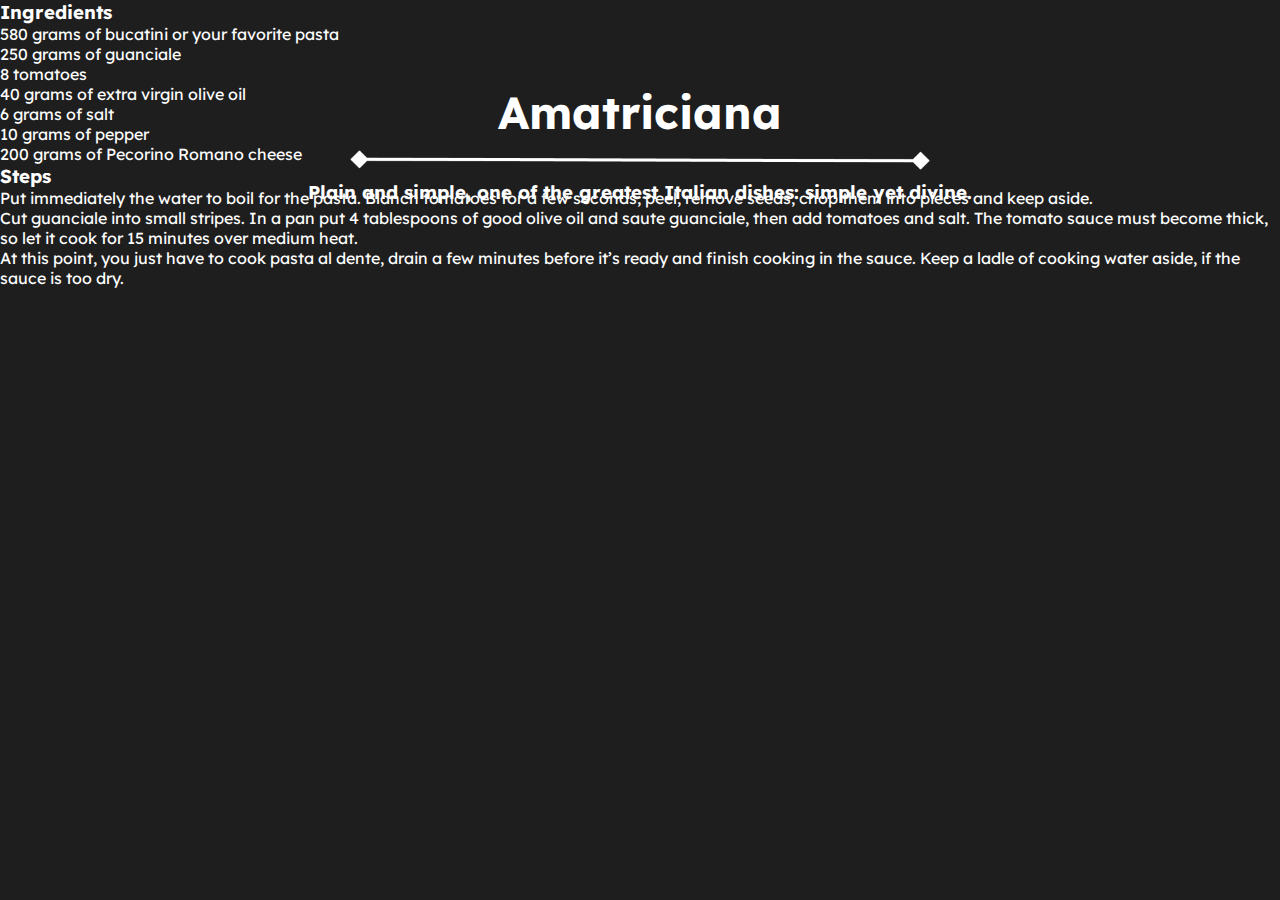
==== amatriciana.html @ 1d4d6cfa "Style the landing page" ====
<!DOCTYPE html>
<html lang="en">
<head>
    <meta charset="UTF-8">
    <meta http-equiv="X-UA-Compatible" content="IE=edge">
    <meta name="viewport" content="width=device-width, initial-scale=1.0">
    <title>Amatriciana</title>
    <link rel="stylesheet" href="style/style.css">
</head>
<body>
    <div class="container">
        <div class="img-parallax">
            <img src="https://images.unsplash.com/photo-1627286400579-027de47e9e73?ixlib=rb-4.0.3&ixid=MnwxMjA3fDB8MHxwaG90by1wYWdlfHx8fGVufDB8fHx8&auto=format&fit=crop&w=687&q=80" alt="amatriciana">
        </div>
        <div class="content">
            <div class="title">
                <h1>Amatriciana</h1>
                <img class="line" src="/pngs/line.png" alt="line-divider">
                <h3>Plain and simple, one of the greatest Italian dishes: simple yet divine.</h3>
            </div>
            <div class="ingredients">
                <h3>Ingredients</h3>
                <ul>
                    <li>580 grams of bucatini or your favorite pasta</li>
                    <li>250 grams of guanciale</li>
                    <li>8 tomatoes</li>
                    <li>40 grams of extra virgin olive oil</li>
                    <li>6 grams of salt</li>
                    <li>10 grams of pepper</li>
                    <li>200 grams of Pecorino Romano cheese</li>
                </ul>
            </div>
            <div class="steps">
                <h3>Steps</h3>
                <ol>
                    <li>
                        Put immediately the water to boil for the pasta. 
                        Blanch tomatoes for a few seconds, peel, remove seeds, chop them into pieces and keep aside.
                    </li>
                    <li>
                        Cut guanciale into small stripes.
                        In a pan put 4 tablespoons of good olive oil and saute guanciale, then add tomatoes and salt.
                        The tomato sauce must become thick, so let it cook for 15 minutes over medium heat.
                    </li>
                    <li>
                        At this point, you just have to cook pasta al dente, drain a few minutes before it’s ready and finish cooking 
                        in the sauce. 
                        Keep a ladle of cooking water aside, if the sauce is too dry.
                    </li>
                </ol>
            </div>
        </div>
    </div>
    
</body>
</html>
---- style/style.css ----
@import url('https://fonts.googleapis.com/css2?family=Lexend:wght@300&display=swap');

*{
  margin: 0;
  padding: 0;
  box-sizing: border-box;
}

body, html {
  background-color: #1E1E1E;
  color: white;
  font-family: 'Lexend', sans-serif;
  scroll-behavior: smooth;
}

#home-bg {
  position: fixed;
  background-image:
    url(https://images.pexels.com/photos/4011981/pexels-photo-4011981.jpeg?auto=compress&cs=tinysrgb&w=1260&h=750&dpr=1);
  background-size: cover;
  background-blend-mode: overlay;
  filter: blur(2.5px) brightness(0.25) contrast(1.10) grayscale(1);
  width: 100vw;
  height: 100vh;
  z-index: -1;
}

.title {
  position: absolute;
  width: 100%;
  height: 100%;
  display: flex; 
  justify-content: center;
  align-items: center;
  flex-direction: column;
  gap: 10px;
}

.uppercase {
  text-transform: uppercase;
}

.line {
  width: 580px;
}

h1 {
  font-size: 45px;
}

.title ul {
  display: flex;
  justify-content: space-around;
  gap: 25px;
}

li {
  list-style-type: none;
}

a {
  text-decoration: none;
  font-size: 20px;
  color: inherit;
}

a:hover { 
  font-weight: bolder;
}

/* Recipes page style */
.container {
  display: flex;
}

.img-parallax {
  position: absolute;
  left: 0;
  height: 60vh;
  width: 100%;
  background-size: cover;
  background-attachment: fixed;
  filter: blur(2.5px) brightness(0.25) contrast(1.10) grayscale(1);
  z-index: -5;
}

.content { 
  display: flex;
  justify-content: center;
  flex-direction: column;
}
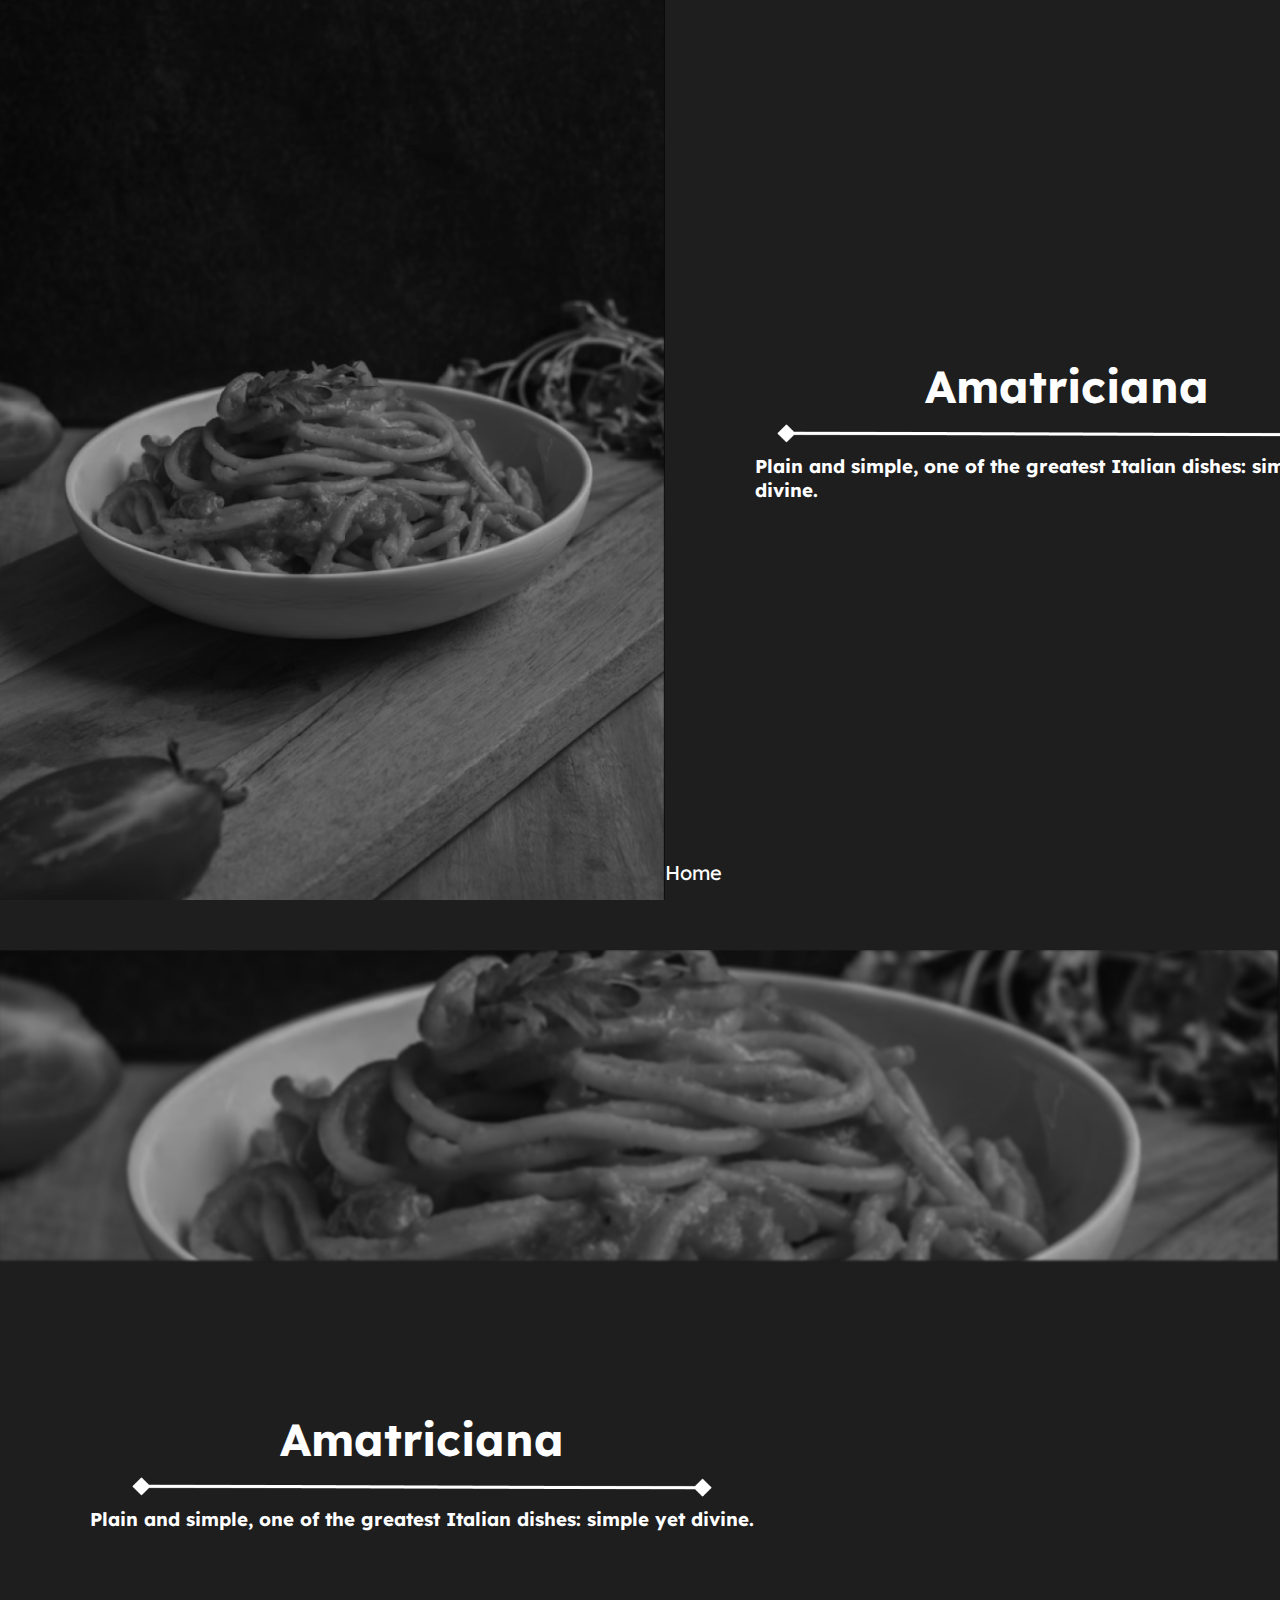
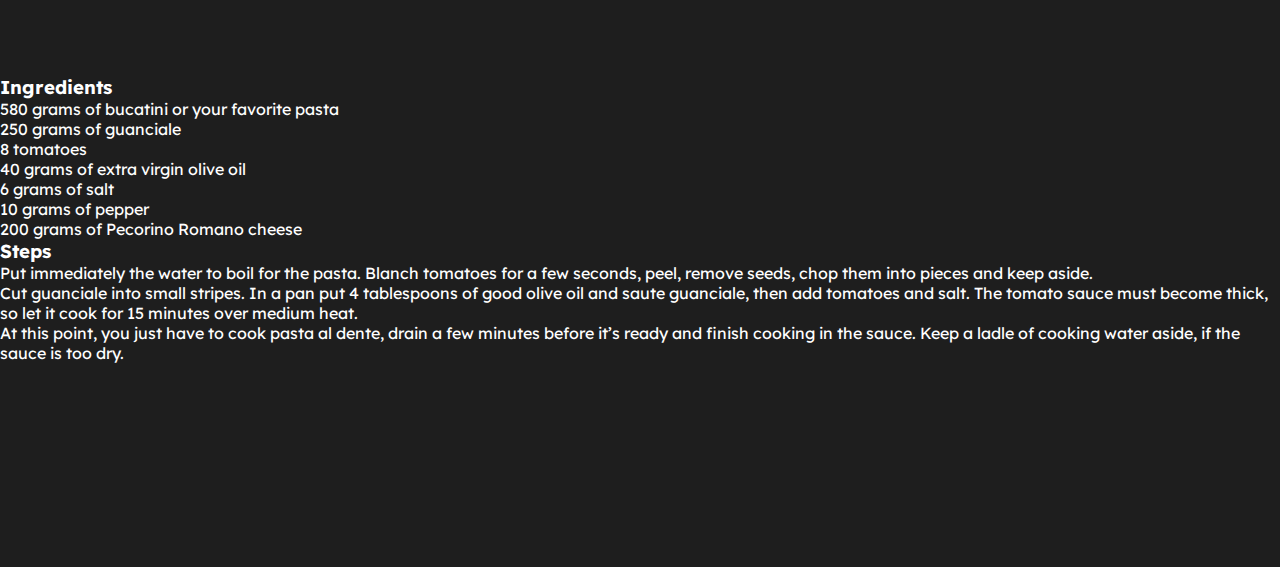
==== commit 43491a20: "Add images in pngs and design folders" ====
--- a/amatriciana.html
+++ b/amatriciana.html
@@ -6,50 +6,70 @@
     <meta name="viewport" content="width=device-width, initial-scale=1.0">
     <title>Amatriciana</title>
     <link rel="stylesheet" href="style/style.css">
+    <link rel="stylesheet" href="style/pages-style.css">
 </head>
 <body>
     <div class="container">
-        <div class="img-parallax">
-            <img src="https://images.unsplash.com/photo-1627286400579-027de47e9e73?ixlib=rb-4.0.3&ixid=MnwxMjA3fDB8MHxwaG90by1wYWdlfHx8fGVufDB8fHx8&auto=format&fit=crop&w=687&q=80" alt="amatriciana">
-        </div>
-        <div class="content">
-            <div class="title">
-                <h1>Amatriciana</h1>
-                <img class="line" src="/pngs/line.png" alt="line-divider">
-                <h3>Plain and simple, one of the greatest Italian dishes: simple yet divine.</h3>
+        <section class="intro">
+            <img src="pngs/amatriciana.png" alt="amatriciana pasta">
+            <div class="header">
+                <div class="title">
+                    <h1>Amatriciana</h1>
+                    <img class="line" src="pngs/line.png" alt="line-divider">
+                    <h3>Plain and simple, one of the greatest Italian dishes: simple yet divine.</h3>
+                </div>
+                <div class="intro-link">
+                    <ul>
+                        <li class="no-style"><a href="index.html">Home</a></li>
+                        <li class="no-style"><a href="#amatriciana">Recipe</a></li>
+                    </ul>
+                </div>
             </div>
-            <div class="ingredients">
-                <h3>Ingredients</h3>
-                <ul>
-                    <li>580 grams of bucatini or your favorite pasta</li>
-                    <li>250 grams of guanciale</li>
-                    <li>8 tomatoes</li>
-                    <li>40 grams of extra virgin olive oil</li>
-                    <li>6 grams of salt</li>
-                    <li>10 grams of pepper</li>
-                    <li>200 grams of Pecorino Romano cheese</li>
-                </ul>
+        </section>
+        <section id="amatriciana" class="divider">
+            <img src="pngs/amatriciana-horizontal.png" alt="amatriciana">
+        </section>
+        
+        <section class="recipe">
+            <div class="content">
+                <div class="title">
+                    <h1>Amatriciana</h1>
+                    <img class="line" src="pngs/line.png" alt="line-divider">
+                    <h3>Plain and simple, one of the greatest Italian dishes: simple yet divine.</h3>
+                </div>
+                <div class="ingredients">
+                    <h3>Ingredients</h3>
+                    <ul>
+                        <li>580 grams of bucatini or your favorite pasta</li>
+                        <li>250 grams of guanciale</li>
+                        <li>8 tomatoes</li>
+                        <li>40 grams of extra virgin olive oil</li>
+                        <li>6 grams of salt</li>
+                        <li>10 grams of pepper</li>
+                        <li>200 grams of Pecorino Romano cheese</li>
+                    </ul>
+                </div>
+                <div class="steps">
+                    <h3>Steps</h3>
+                    <ol>
+                        <li>
+                            Put immediately the water to boil for the pasta. 
+                            Blanch tomatoes for a few seconds, peel, remove seeds, chop them into pieces and keep aside.
+                        </li>
+                        <li>
+                            Cut guanciale into small stripes.
+                            In a pan put 4 tablespoons of good olive oil and saute guanciale, then add tomatoes and salt.
+                            The tomato sauce must become thick, so let it cook for 15 minutes over medium heat.
+                        </li>
+                        <li>
+                            At this point, you just have to cook pasta al dente, drain a few minutes before it’s ready and finish cooking 
+                            in the sauce. 
+                            Keep a ladle of cooking water aside, if the sauce is too dry.
+                        </li>
+                    </ol>
+                </div>
             </div>
-            <div class="steps">
-                <h3>Steps</h3>
-                <ol>
-                    <li>
-                        Put immediately the water to boil for the pasta. 
-                        Blanch tomatoes for a few seconds, peel, remove seeds, chop them into pieces and keep aside.
-                    </li>
-                    <li>
-                        Cut guanciale into small stripes.
-                        In a pan put 4 tablespoons of good olive oil and saute guanciale, then add tomatoes and salt.
-                        The tomato sauce must become thick, so let it cook for 15 minutes over medium heat.
-                    </li>
-                    <li>
-                        At this point, you just have to cook pasta al dente, drain a few minutes before it’s ready and finish cooking 
-                        in the sauce. 
-                        Keep a ladle of cooking water aside, if the sauce is too dry.
-                    </li>
-                </ol>
-            </div>
-        </div>
+        </section>
     </div>
     
 </body>
--- a/style/style.css
+++ b/style/style.css
@@ -54,7 +54,7 @@
   gap: 25px;
 }
 
-li {
+.no-style {
   list-style-type: none;
 }
 
@@ -66,26 +66,4 @@
 
 a:hover { 
   font-weight: bolder;
-}
-
-/* Recipes page style */
-.container {
-  display: flex;
-}
-
-.img-parallax {
-  position: absolute;
-  left: 0;
-  height: 60vh;
-  width: 100%;
-  background-size: cover;
-  background-attachment: fixed;
-  filter: blur(2.5px) brightness(0.25) contrast(1.10) grayscale(1);
-  z-index: -5;
-}
-
-.content { 
-  display: flex;
-  justify-content: center;
-  flex-direction: column;
 }--- a/style/pages-style.css
+++ b/style/pages-style.css
@@ -0,0 +1,57 @@
+/* Recipes page style */
+html, body {
+    scroll-snap-type: y mandatory;
+}
+
+section {
+    scroll-snap-align: start;
+    scroll-snap-stop: always;
+  }
+
+/* Intro */
+.intro {
+    overflow: hidden;
+    width: 100%;
+    height: 100vh;
+    max-width: 100%;
+    max-height: 100vh;
+    display: flex;
+}
+
+.header {
+    width: 100%;
+    max-width: 100%;
+    display: flex;
+    flex-direction: column;
+    justify-content: center;
+    align-items: center;
+}
+
+.title {
+    position: relative;
+    max-width: fit-content;
+    margin: auto 7vw;
+}
+
+.intro-link ul {
+    display: flex;
+    flex-direction: row;
+    align-self: center;
+    gap: 53vw;
+    margin-bottom: 15px;
+}
+
+/* Recipe */
+.divider img {
+    margin-top: 50px;
+    width: 100%;
+    overflow: hidden;
+}
+
+.recipe {
+    width: 100%;
+    height: 100vh;
+    display: flex;
+    flex-direction: column;
+    align-items: center;
+}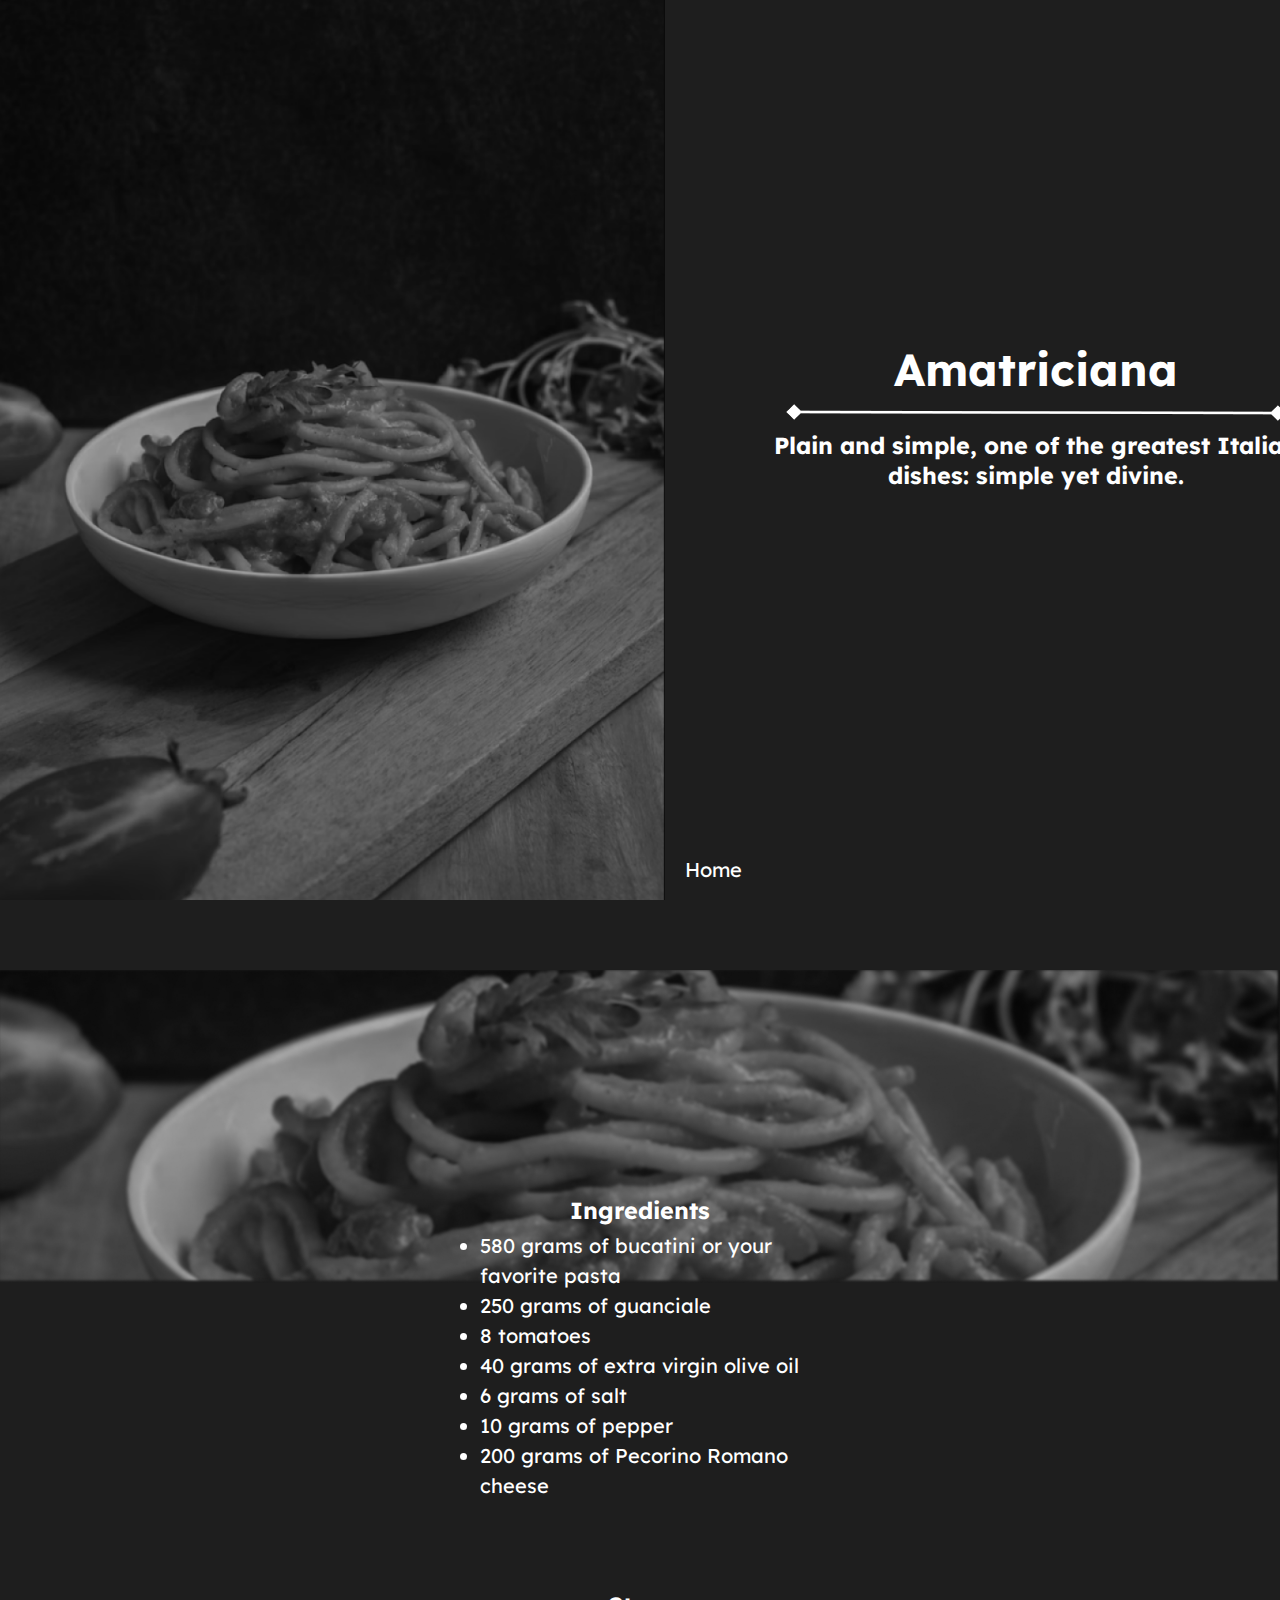
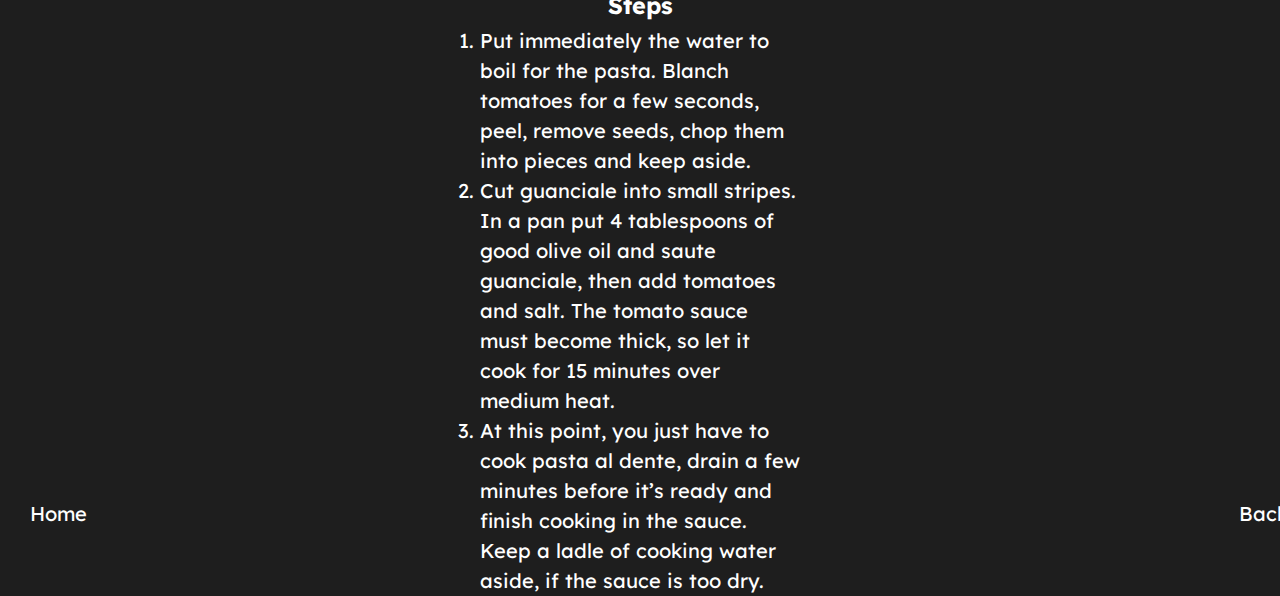
==== commit 7cb071c0: "Style all web pages apart from the index.html" ====
--- a/amatriciana.html
+++ b/amatriciana.html
@@ -9,68 +9,64 @@
     <link rel="stylesheet" href="style/pages-style.css">
 </head>
 <body>
-    <div class="container">
-        <section class="intro">
-            <img src="pngs/amatriciana.png" alt="amatriciana pasta">
-            <div class="header">
-                <div class="title">
-                    <h1>Amatriciana</h1>
-                    <img class="line" src="pngs/line.png" alt="line-divider">
-                    <h3>Plain and simple, one of the greatest Italian dishes: simple yet divine.</h3>
-                </div>
-                <div class="intro-link">
-                    <ul>
-                        <li class="no-style"><a href="index.html">Home</a></li>
-                        <li class="no-style"><a href="#amatriciana">Recipe</a></li>
-                    </ul>
-                </div>
+    <section class="intro">
+        <img src="pngs/amatriciana.png" alt="amatriciana pasta">
+        <div class="header">
+            <div id="intro-amatriciana" class="title">
+                <h1>Amatriciana</h1>
+                <img class="line" src="pngs/line.png" alt="line-divider">
+                <h3>Plain and simple, one of the greatest Italian dishes: simple yet divine.</h3>
             </div>
-        </section>
-        <section id="amatriciana" class="divider">
-            <img src="pngs/amatriciana-horizontal.png" alt="amatriciana">
-        </section>
-        
-        <section class="recipe">
-            <div class="content">
-                <div class="title">
-                    <h1>Amatriciana</h1>
-                    <img class="line" src="pngs/line.png" alt="line-divider">
-                    <h3>Plain and simple, one of the greatest Italian dishes: simple yet divine.</h3>
-                </div>
-                <div class="ingredients">
-                    <h3>Ingredients</h3>
-                    <ul>
-                        <li>580 grams of bucatini or your favorite pasta</li>
-                        <li>250 grams of guanciale</li>
-                        <li>8 tomatoes</li>
-                        <li>40 grams of extra virgin olive oil</li>
-                        <li>6 grams of salt</li>
-                        <li>10 grams of pepper</li>
-                        <li>200 grams of Pecorino Romano cheese</li>
-                    </ul>
-                </div>
-                <div class="steps">
-                    <h3>Steps</h3>
-                    <ol>
-                        <li>
-                            Put immediately the water to boil for the pasta. 
-                            Blanch tomatoes for a few seconds, peel, remove seeds, chop them into pieces and keep aside.
-                        </li>
-                        <li>
-                            Cut guanciale into small stripes.
-                            In a pan put 4 tablespoons of good olive oil and saute guanciale, then add tomatoes and salt.
-                            The tomato sauce must become thick, so let it cook for 15 minutes over medium heat.
-                        </li>
-                        <li>
-                            At this point, you just have to cook pasta al dente, drain a few minutes before it’s ready and finish cooking 
-                            in the sauce. 
-                            Keep a ladle of cooking water aside, if the sauce is too dry.
-                        </li>
-                    </ol>
-                </div>
+            <div class="intro-link">
+                <ul>
+                    <li class="no-style"><a href="index.html">Home</a></li>
+                    <li class="no-style"><a href="#amatriciana">Recipe</a></li>
+                </ul>
             </div>
-        </section>
-    </div>
-    
+        </div>
+    </section>
+    <div class="breaker"></div>
+    <section id="amatriciana" class="divider">
+        <img src="pngs/amatriciana-horizontal.png" alt="amatriciana">
+    </section>
+    <section class="recipe">
+        <div class="ingredients ">
+            <h3>Ingredients</h3>
+            <ul>
+                <li>580 grams of bucatini or your favorite pasta</li>
+                <li>250 grams of guanciale</li>
+                <li>8 tomatoes</li>
+                <li>40 grams of extra virgin olive oil</li>
+                <li>6 grams of salt</li>
+                <li>10 grams of pepper</li>
+                <li>200 grams of Pecorino Romano cheese</li>
+            </ul>
+        </div>
+        <div class="steps">
+            <h3>Steps</h3>
+            <ol>
+                <li>
+                    Put immediately the water to boil for the pasta. 
+                    Blanch tomatoes for a few seconds, peel, remove seeds, chop them into pieces and keep aside.
+                </li>
+                <li>
+                    Cut guanciale into small stripes.
+                    In a pan put 4 tablespoons of good olive oil and saute guanciale, then add tomatoes and salt.
+                    The tomato sauce must become thick, so let it cook for 15 minutes over medium heat.
+                </li>
+                <li>
+                    At this point, you just have to cook pasta al dente, drain a few minutes before it’s ready and finish cooking 
+                    in the sauce. 
+                    Keep a ladle of cooking water aside, if the sauce is too dry.
+                </li>
+            </ol>
+        </div>
+    </section>
+    <footer class="outro-link">
+        <ul>
+            <li class="no-style"><a href="index.html">Home</a></li>
+            <li class="no-style"><a href="#intro-amatriciana">Back</a></li>
+        </ul>
+    </footer>
 </body>
 </html>--- a/style/style.css
+++ b/style/style.css
@@ -29,6 +29,7 @@
   position: absolute;
   width: 100%;
   height: 100%;
+  text-align: center;
   display: flex; 
   justify-content: center;
   align-items: center;
@@ -36,22 +37,22 @@
   gap: 10px;
 }
 
+.title ul {
+  display: flex;
+  justify-content: space-around;
+  gap: 25px;
+}
+
 .uppercase {
   text-transform: uppercase;
 }
 
 .line {
-  width: 580px;
+  width: 500px;
 }
 
 h1 {
   font-size: 45px;
-}
-
-.title ul {
-  display: flex;
-  justify-content: space-around;
-  gap: 25px;
 }
 
 .no-style {
--- a/style/pages-style.css
+++ b/style/pages-style.css
@@ -1,17 +1,17 @@
-/* Recipes page style */
 html, body {
     scroll-snap-type: y mandatory;
 }
 
 section {
+    width: 100%;
+    font-size: 20px;
+    line-height: 30px;
     scroll-snap-align: start;
     scroll-snap-stop: always;
   }
 
 /* Intro */
 .intro {
-    overflow: hidden;
-    width: 100%;
     height: 100vh;
     max-width: 100%;
     max-height: 100vh;
@@ -23,7 +23,6 @@
     max-width: 100%;
     display: flex;
     flex-direction: column;
-    justify-content: center;
     align-items: center;
 }
 
@@ -33,25 +32,57 @@
     margin: auto 7vw;
 }
 
+h1 {
+    line-height: 50px;
+}
+
 .intro-link ul {
     display: flex;
-    flex-direction: row;
-    align-self: center;
-    gap: 53vw;
-    margin-bottom: 15px;
+    align-content: space-between;
+    gap: 45vw;
+    margin: 15px 20px;
+}
+
+/* Breaker */
+.breaker {
+    background-color: transparent;
+    height: 70px;
 }
 
 /* Recipe */
 .divider img {
-    margin-top: 50px;
     width: 100%;
     overflow: hidden;
 }
 
 .recipe {
-    width: 100%;
-    height: 100vh;
+    padding: 65px;
+    height: 90vh;
     display: flex;
     flex-direction: column;
+    justify-content: center;
     align-items: center;
+    gap: 90px;
+}
+
+h3 {
+    text-align: center;
+    margin-bottom: 5px;
+}
+
+.recipe li {
+    max-width: 25vw;
+}
+
+.outro-link {
+    position: absolute;
+    width: 100%;
+    padding-bottom: 20px;   
+}
+
+.outro-link ul {
+    display: flex;
+    align-content: space-between;
+    gap: 90vw;
+    margin-left: 30px;
 }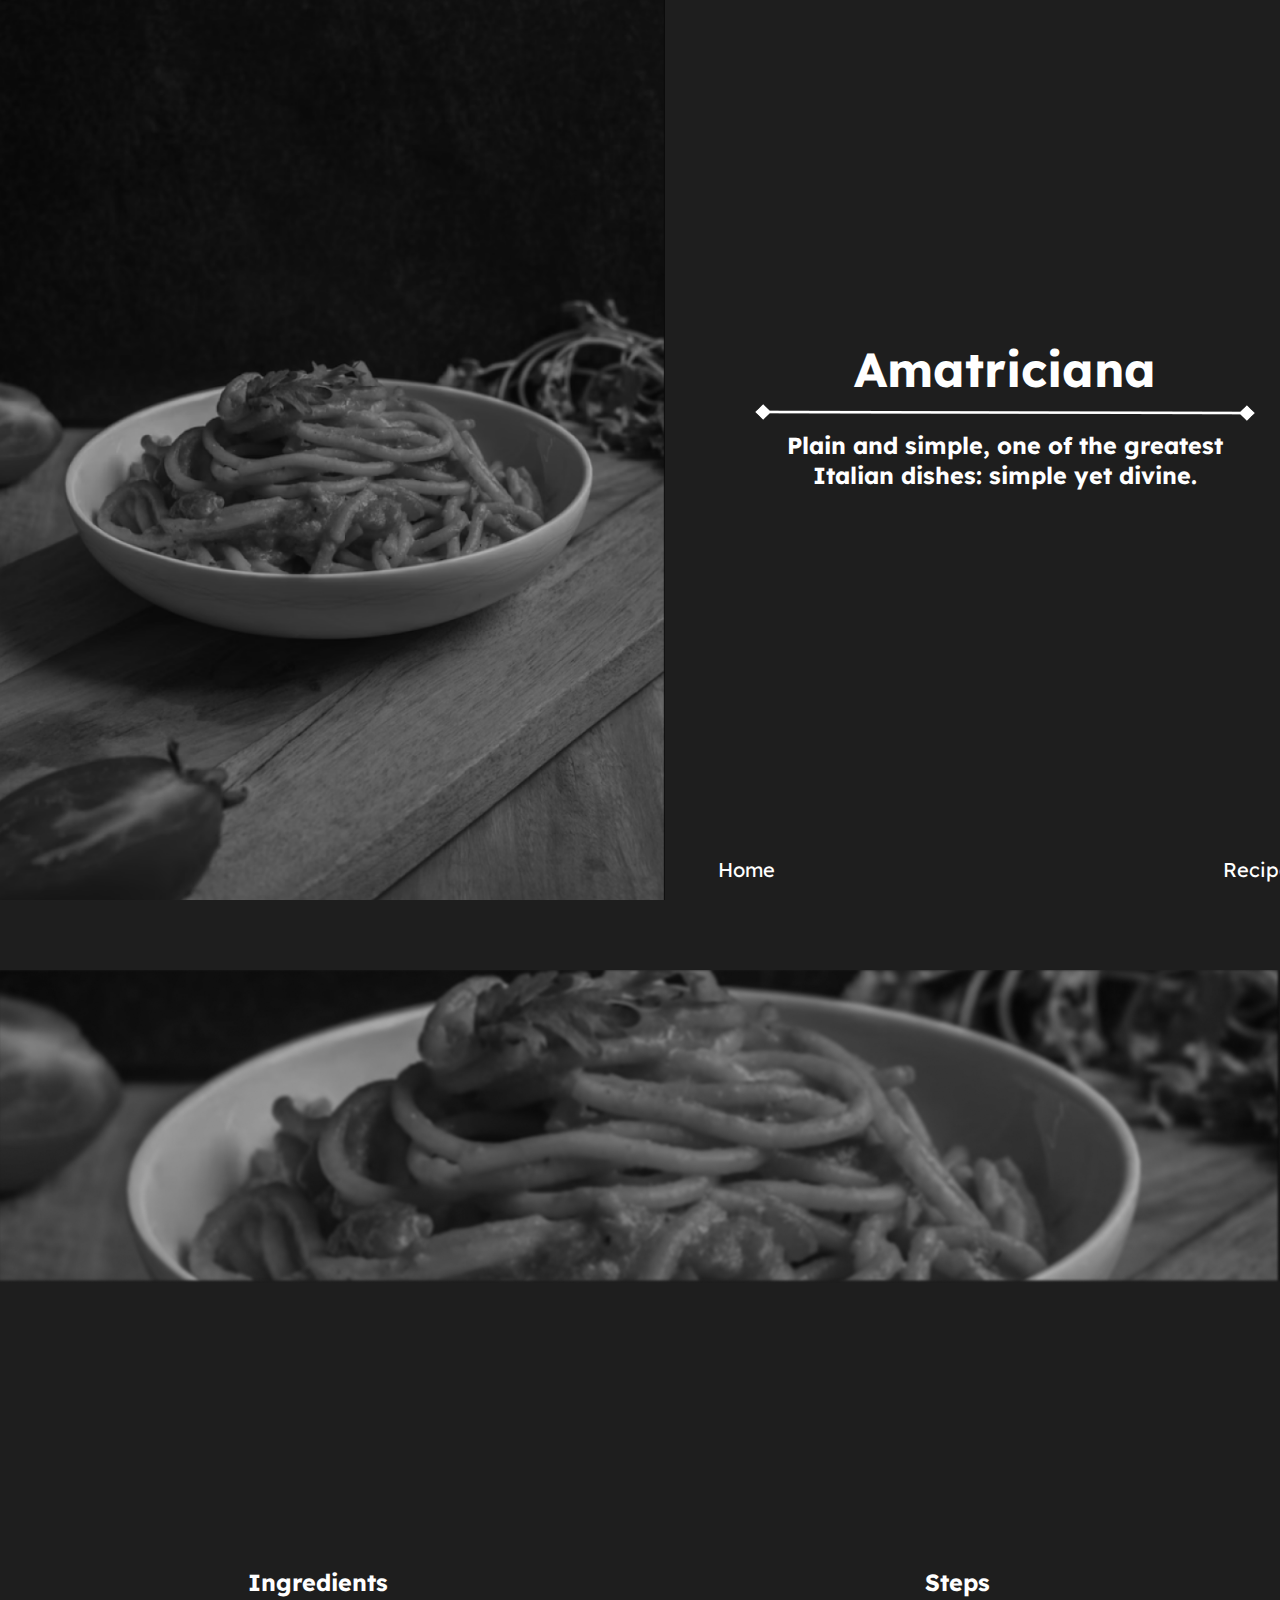
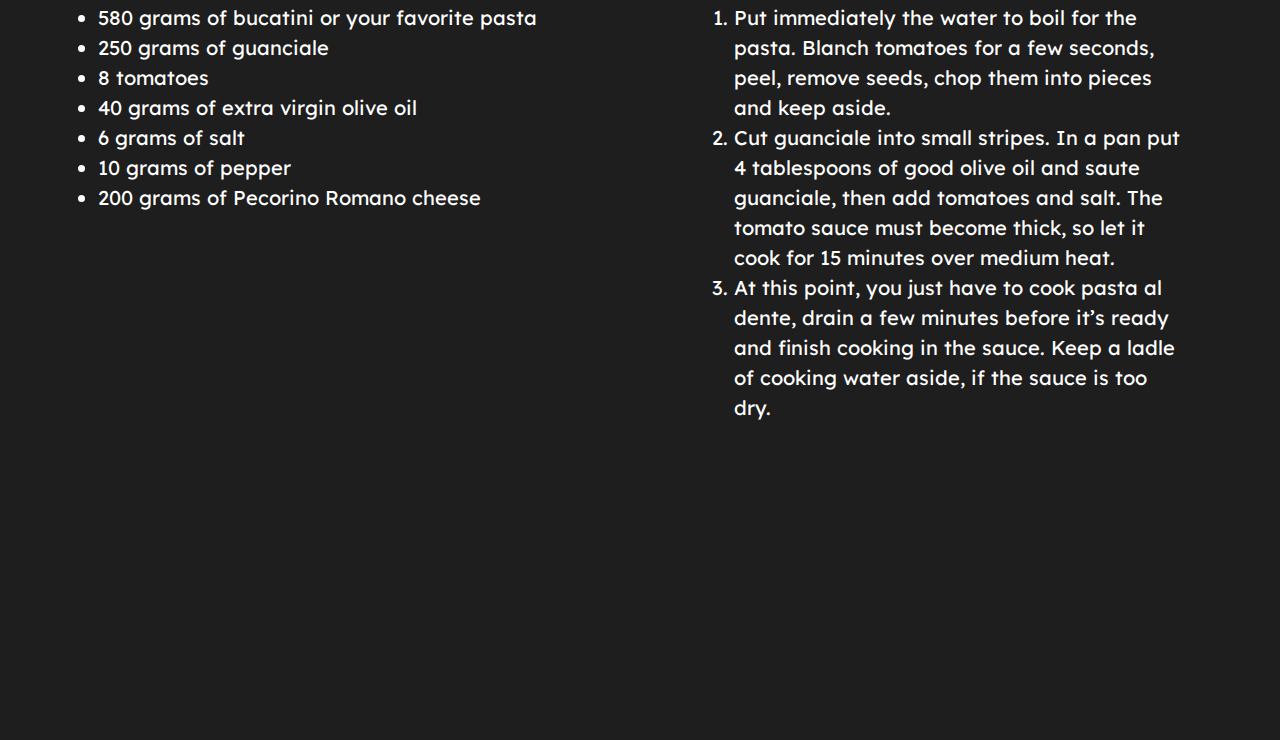
==== commit e6bae1aa: "Attempt of making responsive design" ====
--- a/amatriciana.html
+++ b/amatriciana.html
@@ -10,7 +10,7 @@
 </head>
 <body>
     <section class="intro">
-        <img src="pngs/amatriciana.png" alt="amatriciana pasta">
+        <img class="intro-img" src="pngs/amatriciana.png" alt="amatriciana pasta">
         <div class="header">
             <div id="intro-amatriciana" class="title">
                 <h1>Amatriciana</h1>
@@ -26,9 +26,9 @@
         </div>
     </section>
     <div class="breaker"></div>
-    <section id="amatriciana" class="divider">
+    <div id="amatriciana" class="divider">
         <img src="pngs/amatriciana-horizontal.png" alt="amatriciana">
-    </section>
+    </div>
     <section class="recipe">
         <div class="ingredients ">
             <h3>Ingredients</h3>
@@ -62,11 +62,5 @@
             </ol>
         </div>
     </section>
-    <footer class="outro-link">
-        <ul>
-            <li class="no-style"><a href="index.html">Home</a></li>
-            <li class="no-style"><a href="#intro-amatriciana">Back</a></li>
-        </ul>
-    </footer>
 </body>
 </html>--- a/style/style.css
+++ b/style/style.css
@@ -10,7 +10,6 @@
   background-color: #1E1E1E;
   color: white;
   font-family: 'Lexend', sans-serif;
-  scroll-behavior: smooth;
 }
 
 #home-bg {
@@ -40,7 +39,7 @@
 .title ul {
   display: flex;
   justify-content: space-around;
-  gap: 25px;
+  gap: 2vw;
 }
 
 .uppercase {
@@ -48,7 +47,9 @@
 }
 
 .line {
-  width: 500px;
+  width: 50vw;
+  min-width: 265px;
+  max-width: 500px;
 }
 
 h1 {
@@ -67,4 +68,18 @@
 
 a:hover { 
   font-weight: bolder;
+}
+
+/* Mobile version*/
+@media screen and (max-width: 540px) {
+  .title {
+    gap: 15px;
+  }
+  h1 {
+    font-size: 2em;
+  }
+  .title ul {
+    flex-direction: column;
+    font-size: 0.75em;
+  }
 }--- a/style/pages-style.css
+++ b/style/pages-style.css
@@ -1,9 +1,15 @@
 html, body {
+    scroll-behavior: smooth;
     scroll-snap-type: y mandatory;
+    display: flex;
+    flex-direction: column;
 }
 
 section {
     width: 100%;
+    height: 100vh;
+    max-width: 100vw;
+    max-height: 100vh;
     font-size: 20px;
     line-height: 30px;
     scroll-snap-align: start;
@@ -12,10 +18,8 @@
 
 /* Intro */
 .intro {
-    height: 100vh;
-    max-width: 100%;
-    max-height: 100vh;
     display: flex;
+    overflow: hidden;
 }
 
 .header {
@@ -33,14 +37,15 @@
 }
 
 h1 {
+    font-size: 3rem;
     line-height: 50px;
 }
 
 .intro-link ul {
     display: flex;
     align-content: space-between;
-    gap: 45vw;
-    margin: 15px 20px;
+    gap: 35vw;
+    margin: 15px 10px;
 }
 
 /* Breaker */
@@ -53,16 +58,22 @@
 .divider img {
     width: 100%;
     overflow: hidden;
+    scroll-snap-align: start;
+    scroll-snap-stop: always;
 }
 
 .recipe {
-    padding: 65px;
-    height: 90vh;
+    position: absolute;
+    top: 160vh;
+    padding: 10% 0;
+    height: 100vh;
     display: flex;
-    flex-direction: column;
-    justify-content: center;
+    justify-content: space-around;
     align-items: center;
-    gap: 90px;
+}
+
+.ingredients, .steps {
+    align-self: flex-start;
 }
 
 h3 {
@@ -71,18 +82,54 @@
 }
 
 .recipe li {
-    max-width: 25vw;
+    max-width: 35vw;
+    font-size: 1em;
 }
 
-.outro-link {
-    position: absolute;
-    width: 100%;
-    padding-bottom: 20px;   
+/* Tablet version  */
+@media screen and (max-width: 1025px) {
+    body, html {
+        scroll-snap-type: inline;
+    }
+    .intro {
+        height: 100vh;
+    }
+    .intro-img {
+        display: none;
+    }
+    .intro-link {
+        display: none; 
+    }
+    .breaker {
+        display: none;
+    }
+    .recipe.li {
+        width: 50vw;
+    }
+    .recipe {
+        flex-direction: column;
+        gap: 40px;
+        top: 140vh;
+    } 
+    .ingredients, .steps {
+        align-self: center;
+    }
 }
 
-.outro-link ul {
-    display: flex;
-    align-content: space-between;
-    gap: 90vw;
-    margin-left: 30px;
-}+/* Mobile version */
+@media screen and (max-width: 540px) {
+    h1 {
+        font-size: 2em;
+    }
+    h3 {
+        font-size: 0.75em;
+    }
+    .recipe {
+        padding: 0;
+        top: 125vh;
+    }
+    .recipe li {
+        max-width: 50vw; 
+        font-size: 0.6em;
+    }
+  }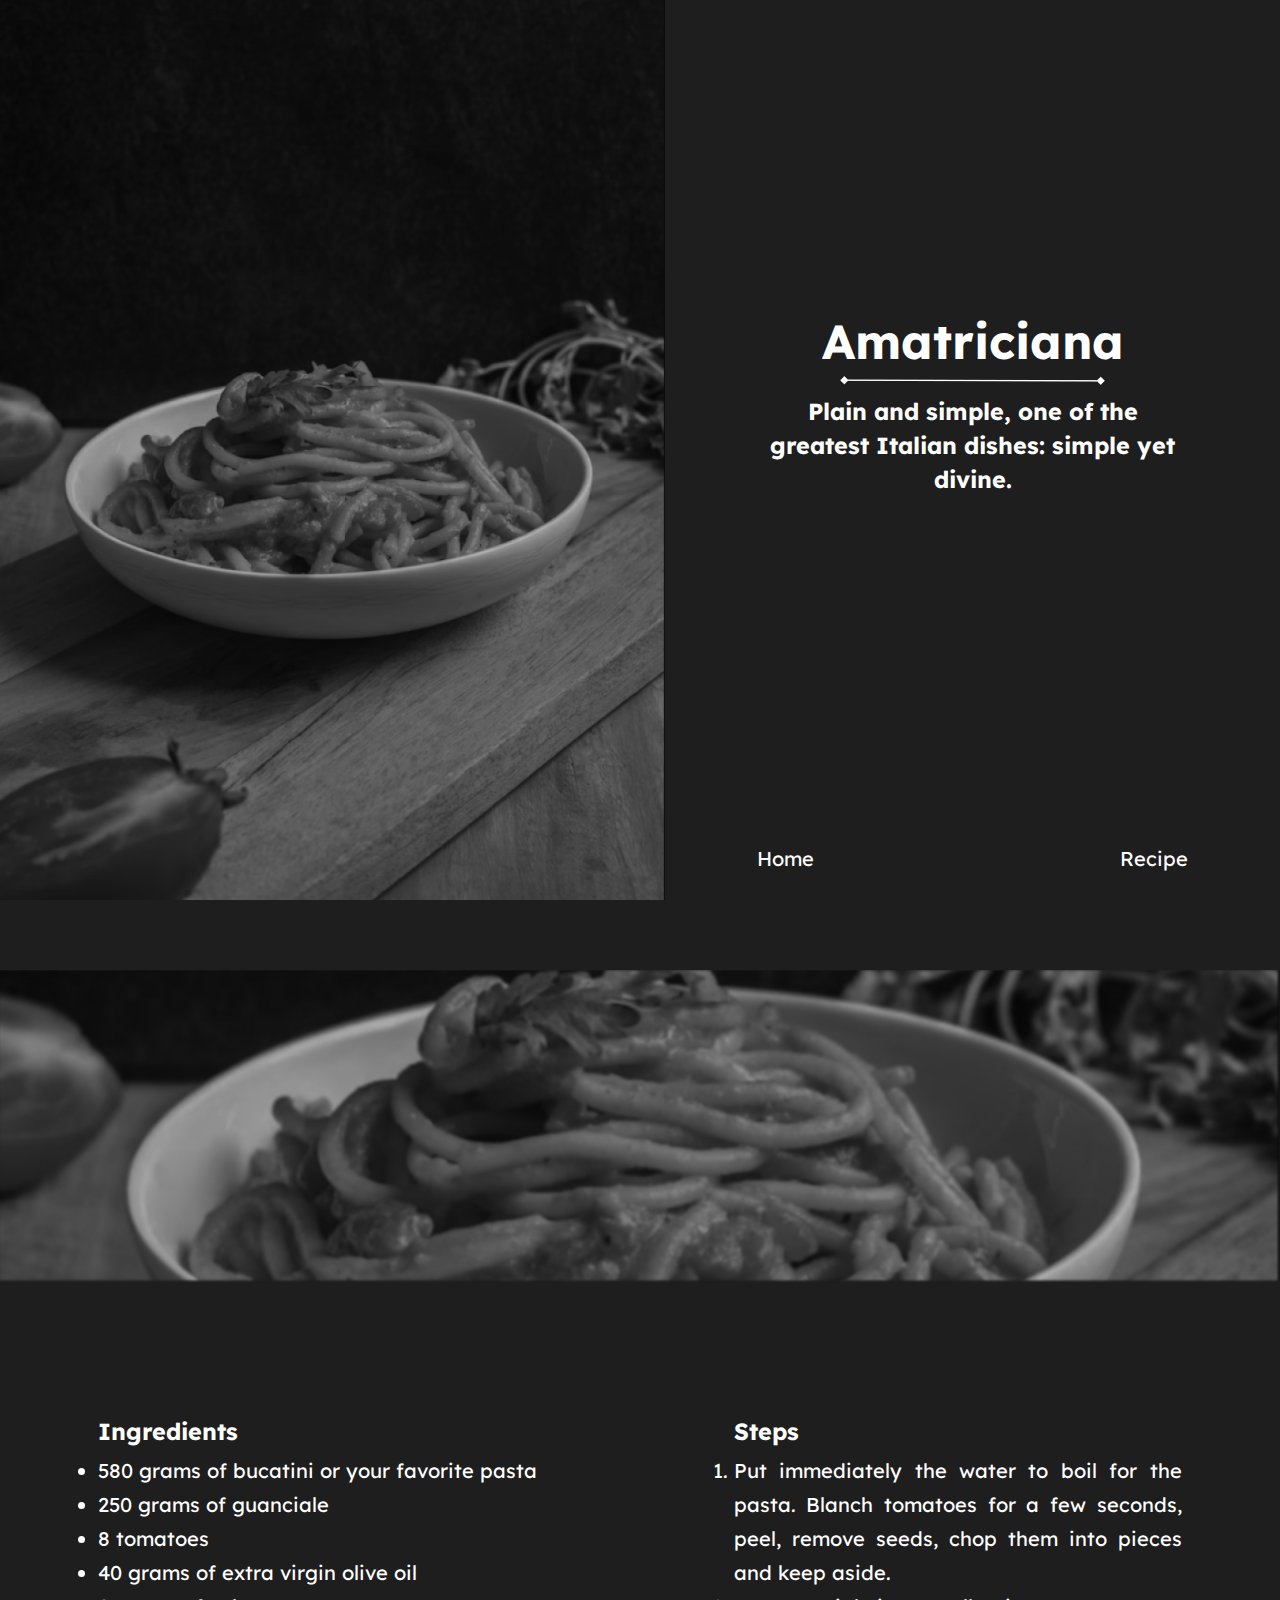
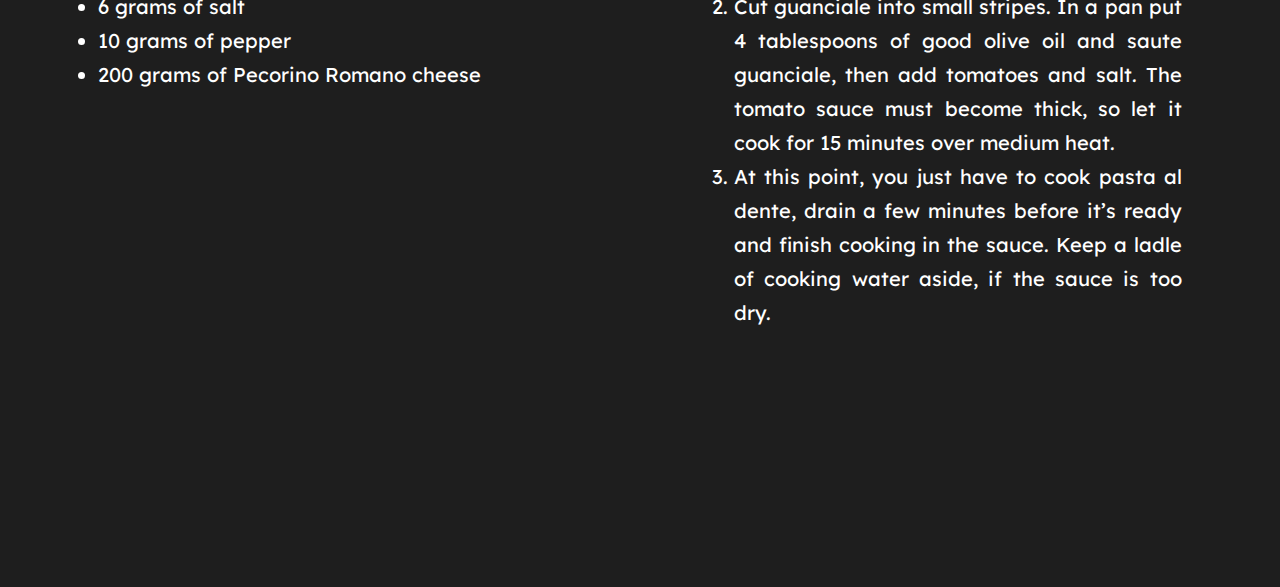
==== commit 0e42577b: "Adjust Tablet & Mobile Responsiveness" ====
--- a/amatriciana.html
+++ b/amatriciana.html
@@ -5,16 +5,17 @@
     <meta http-equiv="X-UA-Compatible" content="IE=edge">
     <meta name="viewport" content="width=device-width, initial-scale=1.0">
     <title>Amatriciana</title>
+    <link rel="icon" type="image/x-icon" href="assets/chef.png">
     <link rel="stylesheet" href="style/style.css">
     <link rel="stylesheet" href="style/pages-style.css">
 </head>
 <body>
     <section class="intro">
-        <img class="intro-img" src="pngs/amatriciana.png" alt="amatriciana pasta">
+        <img class="intro-img" src="assets/pngs/amatriciana.png" alt="amatriciana pasta">
         <div class="header">
-            <div id="intro-amatriciana" class="title">
+            <div class="title">
                 <h1>Amatriciana</h1>
-                <img class="line" src="pngs/line.png" alt="line-divider">
+                <img class="line" src="assets/pngs/line.png" alt="line-divider">
                 <h3>Plain and simple, one of the greatest Italian dishes: simple yet divine.</h3>
             </div>
             <div class="intro-link">
@@ -27,7 +28,7 @@
     </section>
     <div class="breaker"></div>
     <div id="amatriciana" class="divider">
-        <img src="pngs/amatriciana-horizontal.png" alt="amatriciana">
+        <img src="assets/pngs/amatriciana-horizontal.png" alt="amatriciana">
     </div>
     <section class="recipe">
         <div class="ingredients ">
--- a/style/style.css
+++ b/style/style.css
@@ -10,12 +10,12 @@
   background-color: #1E1E1E;
   color: white;
   font-family: 'Lexend', sans-serif;
+  scroll-behavior: smooth;
 }
 
 #home-bg {
   position: fixed;
-  background-image:
-    url(https://images.pexels.com/photos/4011981/pexels-photo-4011981.jpeg?auto=compress&cs=tinysrgb&w=1260&h=750&dpr=1);
+  background-image: url(https://images.pexels.com/photos/4011981/pexels-photo-4011981.jpeg?auto=compress&cs=tinysrgb&w=1260&h=750&dpr=1);
   background-size: cover;
   background-blend-mode: overlay;
   filter: blur(2.5px) brightness(0.25) contrast(1.10) grayscale(1);
@@ -47,13 +47,13 @@
 }
 
 .line {
-  width: 50vw;
+  width: 50%;
   min-width: 265px;
   max-width: 500px;
 }
 
 h1 {
-  font-size: 45px;
+  font-size: 3em;
 }
 
 .no-style {
@@ -67,19 +67,17 @@
 }
 
 a:hover { 
-  font-weight: bolder;
+  font-weight: 700;
 }
 
-/* Mobile version*/
+/* Mobile & Tablet */
 @media screen and (max-width: 540px) {
   .title {
+    gap: 20px;
+  }
+  .title ul {
+    font-size: 0.75em;
+    flex-direction: column;
     gap: 15px;
   }
-  h1 {
-    font-size: 2em;
-  }
-  .title ul {
-    flex-direction: column;
-    font-size: 0.75em;
-  }
 }--- a/style/pages-style.css
+++ b/style/pages-style.css
@@ -1,17 +1,31 @@
 html, body {
-    scroll-behavior: smooth;
     scroll-snap-type: y mandatory;
     display: flex;
     flex-direction: column;
 }
 
+body {
+    overflow-x: hidden;
+}
+
+::-webkit-scrollbar {
+    width: 10px;
+    background: rgb(164, 164, 164);
+}
+::-webkit-scrollbar-thumb {
+    background: rgb(120, 120, 120); 
+}
+::-webkit-scrollbar-thumb:hover {
+    background: rgb(100, 100, 100); 
+}
+
 section {
-    width: 100%;
+    width: 100vw;
     height: 100vh;
     max-width: 100vw;
     max-height: 100vh;
-    font-size: 20px;
-    line-height: 30px;
+    font-size: 1.25em;
+    line-height: 1.7em;
     scroll-snap-align: start;
     scroll-snap-stop: always;
   }
@@ -19,7 +33,6 @@
 /* Intro */
 .intro {
     display: flex;
-    overflow: hidden;
 }
 
 .header {
@@ -36,16 +49,22 @@
     margin: auto 7vw;
 }
 
-h1 {
+.title h1 {
     font-size: 3rem;
     line-height: 50px;
 }
 
+.intro-link {
+    width: 70%;
+    height: 10%;
+}
+
 .intro-link ul {
+    width: 100%;
+    height: 100%;
     display: flex;
-    align-content: space-between;
-    gap: 35vw;
-    margin: 15px 10px;
+    justify-content: space-between;
+    align-items: center;
 }
 
 /* Breaker */
@@ -54,30 +73,27 @@
     height: 70px;
 }
 
-/* Recipe */
+/* Image Divider */
 .divider img {
     width: 100%;
-    overflow: hidden;
     scroll-snap-align: start;
     scroll-snap-stop: always;
 }
 
+/* Recipe */
 .recipe {
-    position: absolute;
-    top: 160vh;
     padding: 10% 0;
-    height: 100vh;
     display: flex;
     justify-content: space-around;
     align-items: center;
 }
 
 .ingredients, .steps {
+    text-align: justify;
     align-self: flex-start;
 }
 
 h3 {
-    text-align: center;
     margin-bottom: 5px;
 }
 
@@ -86,30 +102,34 @@
     font-size: 1em;
 }
 
-/* Tablet version  */
-@media screen and (max-width: 1025px) {
+/* Tablet & Small Laptop */
+@media screen and (max-width: 1110px) {
     body, html {
         scroll-snap-type: inline;
     }
+    .title {
+        margin: 0px;
+        max-width: 47vw;
+    }
+    .recipe {
+        height: fit-content;
+        max-height: fit-content;
+    }
     .intro {
-        height: 100vh;
+        height: 95vh;
     }
-    .intro-img {
+    .intro-img, .intro-link, .breaker {
         display: none;
     }
-    .intro-link {
-        display: none; 
+    .recipe h3 {
+        text-align: center;
     }
-    .breaker {
-        display: none;
-    }
-    .recipe.li {
-        width: 50vw;
+    .recipe li {
+        max-width: 47vw;
     }
     .recipe {
         flex-direction: column;
         gap: 40px;
-        top: 140vh;
     } 
     .ingredients, .steps {
         align-self: center;
@@ -117,19 +137,16 @@
 }
 
 /* Mobile version */
-@media screen and (max-width: 540px) {
-    h1 {
-        font-size: 2em;
+@media screen and (max-width: 475px) {
+    .title {
+        margin: 0px;
+        max-width: 80vw;
     }
     h3 {
+        font-size: 0.8em;
+    }
+    .recipe li {
+        max-width: 80vw; 
         font-size: 0.75em;
     }
-    .recipe {
-        padding: 0;
-        top: 125vh;
-    }
-    .recipe li {
-        max-width: 50vw; 
-        font-size: 0.6em;
-    }
   }